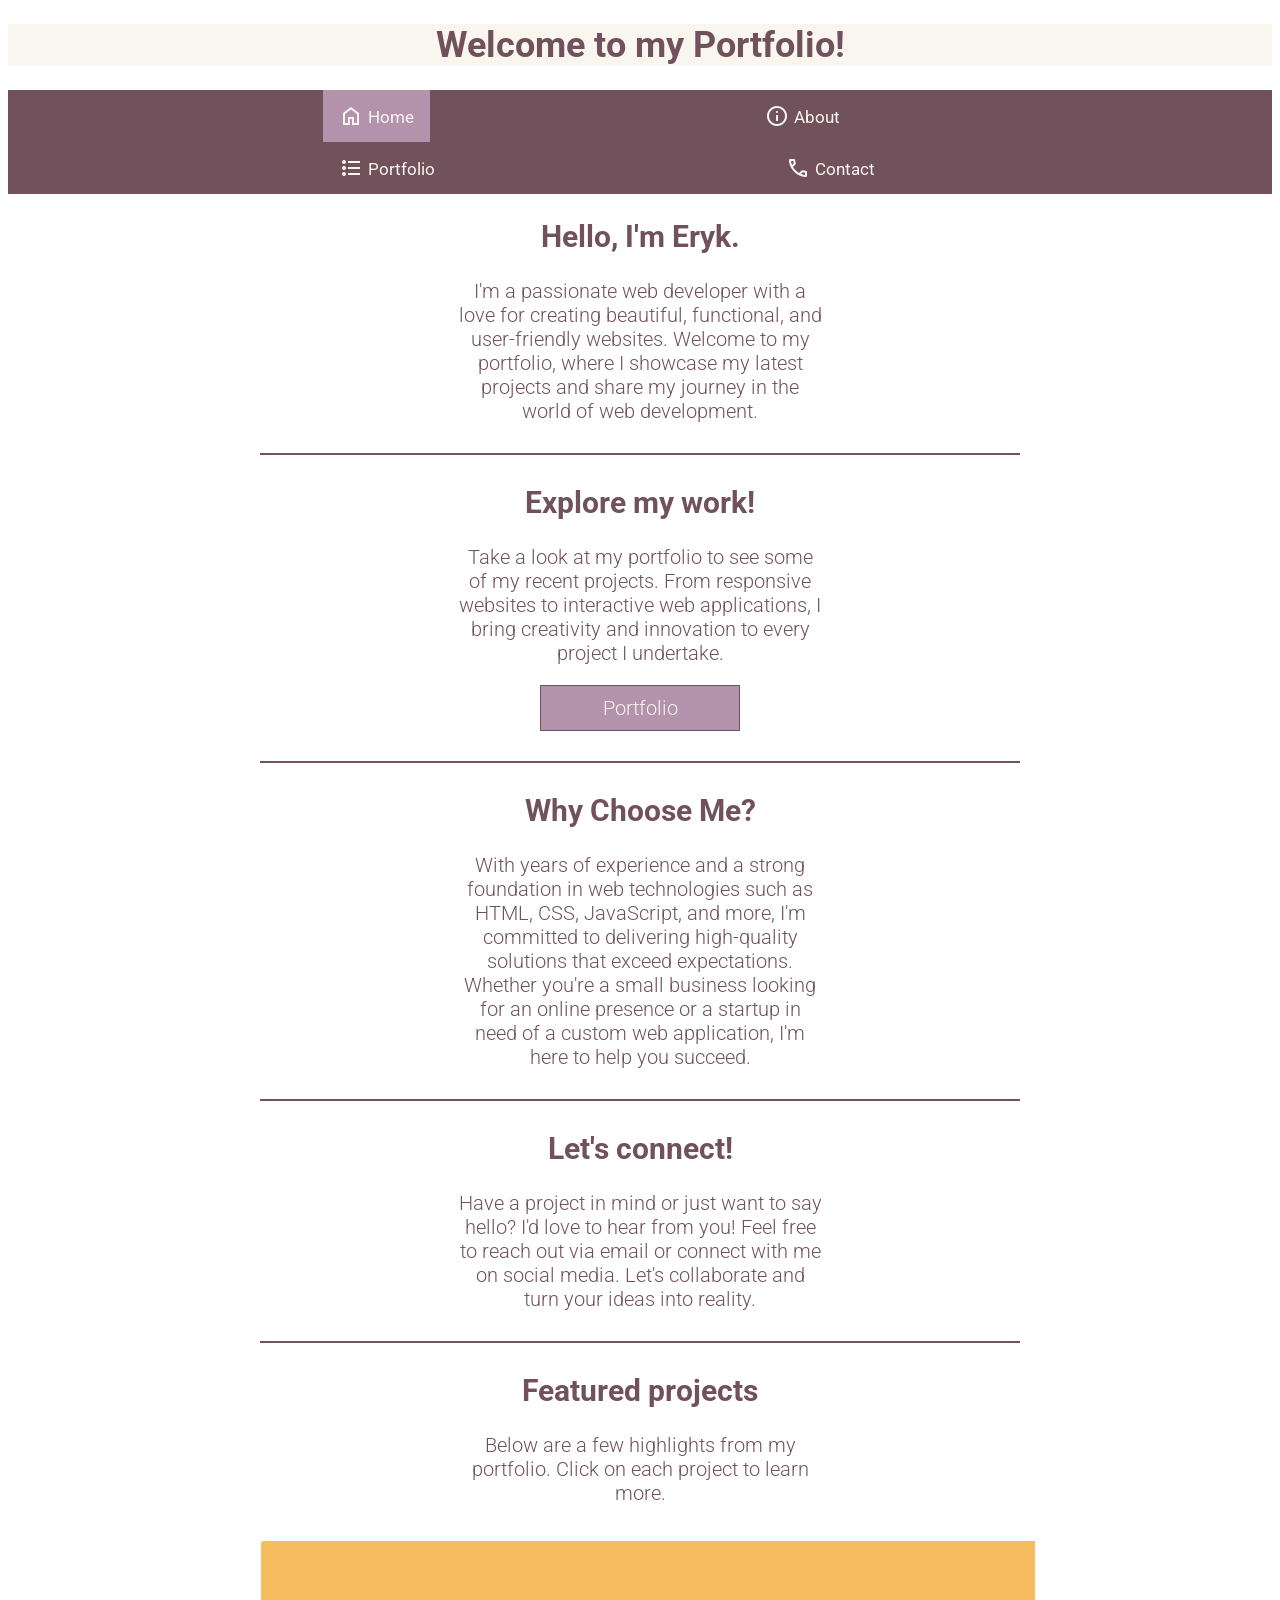
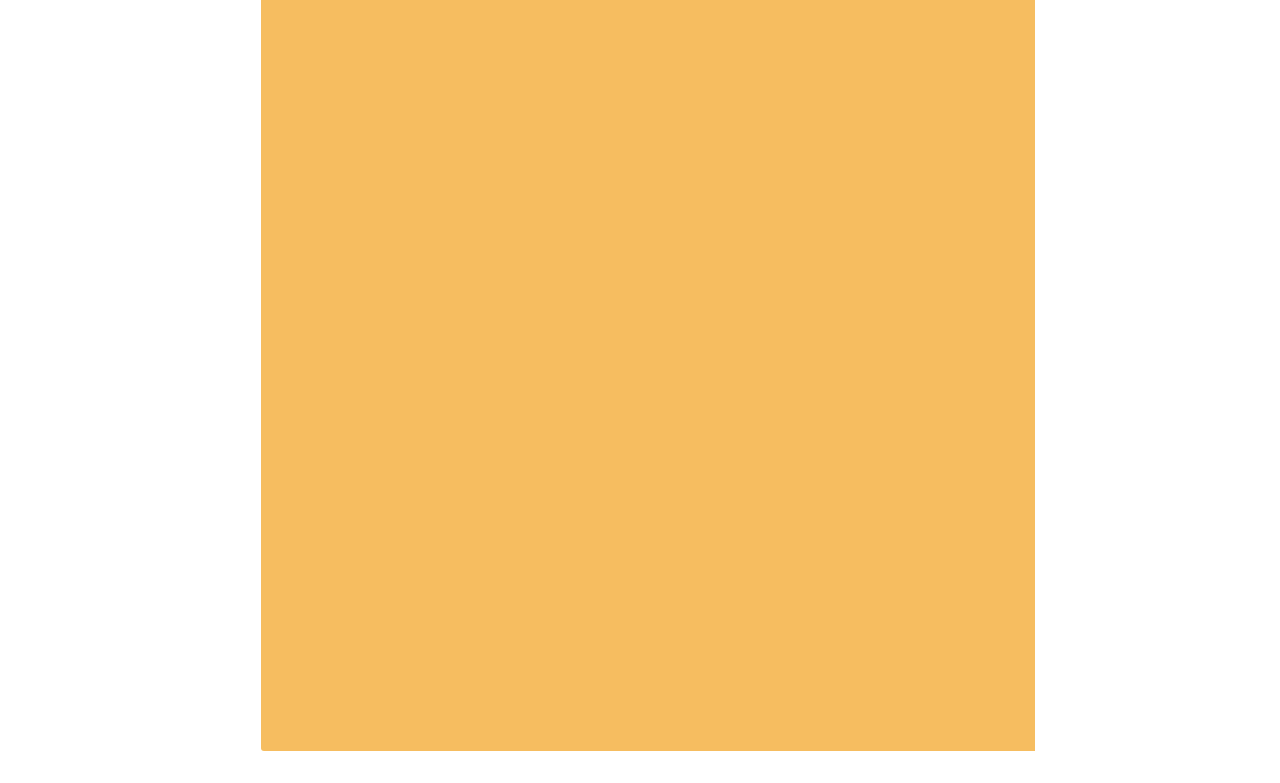
==== index.html @ 052a7cc0 "added <script> tag" ====
<!DOCTYPE html>
<!-- c:/Users/erys/Desktop/REPOXD/PORTFOLIO/index.html -->
<!DOCTYPE html>
<html lang="en">
<head>
    <meta charset="UTF-8">
    <meta http-equiv="X-UA-Compatible" content="IE=edge">
    <meta name="viewport" content="width=device-width, initial-scale=1.0">
    <title>Eryk Mirczak</title>
    <link rel="stylesheet" href="styles.css">
    <link rel="stylesheet" href="https://fonts.googleapis.com/css2?family=Material+Symbols+Outlined:opsz,wght,FILL,GRAD@20..48,100..700,0..1,-50..200"/>
</head>

<body>
    <script src="script.js"></script>

    <div class="header">
        <h1>Welcome to my Portfolio!</h1>
    </div>

    <div class="topnav">
        <a class="active" href="#home"><span class="material-symbols-outlined">home</span>Home</a>
        <a href="#about"><span class="material-symbols-outlined">info</span>About</a>
        <a href="#portfolio"><span class="material-symbols-outlined">format_list_bulleted</span>Portfolio</a>
        <a href="#contact"><span class="material-symbols-outlined">call</span>Contact</a>
      </div>

    <div class="text">
        <h2>Hello, I'm Eryk.</h2>
        <p>I'm a passionate web developer with a love for creating beautiful, functional, and user-friendly websites. Welcome to my portfolio, where I showcase my latest projects and share my journey in the world of web development.</p>
    </div>
    <hr>

    <div class="text">
        <h2>Explore my work!</h2>
        <p>Take a look at my portfolio to see some of my recent projects. From responsive websites to interactive web applications, I bring creativity and innovation to every project I undertake.</p>
    </div>
    
    <button id="portfoliobtn">Portfolio</button>
    <hr>
    <div class="text">
        <h2>Why Choose Me?</h2>
        <p>With years of experience and a strong foundation in web technologies such as HTML, CSS, JavaScript, and more, I'm committed to delivering high-quality solutions that exceed expectations. Whether you're a small business looking for an online presence or a startup in need of a custom web application, I'm here to help you succeed.</p>
    </div>
    <hr>
    <div class="text">
        <h2>Let's connect!</h2>
        <p>Have a project in mind or just want to say hello? I'd love to hear from you! Feel free to reach out via email or connect with me on social media. Let's collaborate and turn your ideas into reality.</p>
    </div>
    <hr>
    <div class="text">
        <h2>Featured projects</h2>
        <p>Below are a few highlights from my portfolio. Click on each project to learn more.</p>
    </div>
    <script src="js/carousel.js"></script>
    <ul class="gallery">
        <li style="background: #f6bd60;"></li>
        <li style="background: #f7ede2;"></li>
        <li style="background: #f5cac3;"></li>
        <li style="background: #84a59d;"></li>
        <li style="background: #f28482;"></li>
    </ul>
</body>
</html>
---- styles.css ----
@import url('https://fonts.googleapis.com/css2?family=Roboto:ital,wght@0,100;0,300;0,400;0,500;0,700;0,900;1,100;1,300;1,400;1,500;1,700;1,900&display=swap');

.header {
    font-family: 'Roboto', sans-serif;
    font-weight: 300;
    font-size: 18px;
    text-align: center;
    color: #71525C;
    background-color: #F9F6F0;
    margin-bottom: 0px;
    margin-top: 0px;
}

.topnav {
    background-color: #71525C;
    overflow: hidden;
  }

.topnav a {
    display: inline-block;
    margin-left: 315px;
    font-family: 'Roboto', sans-serif;
    color: #F9F6F0;
    text-align: center;
    padding: 14px 16px;
    text-decoration: none;
    font-size: 17px;
}

.topnav a:hover {
    background-color: #B392AC;
    color: black;
}
  
.topnav a.active {
    background-color: #B392AC;
    color: #F9F6F0;
}

.material-symbols-outlined {
    display: flex;
    vertical-align: -5px;
    padding-right: 5px;
}

hr {
    border: 1px solid #71525C;
    width: 60%;
    margin: auto;
    margin-bottom: 30px;
    margin-top: 30px;
}

.text {
    font-family: 'Roboto', sans-serif;
    font-weight: 300;
    font-size: 20px;
    text-align: center;
    color: #71525C;
    padding-left: 450px;
    padding-right: 450px;
}

#portfoliobtn {
    background-color: #B392AC;
    color: #F9F6F0;
    font-family: 'Roboto', sans-serif;
    font-weight: 300;
    font-size: 20px;
    text-align: center;
    border: 1px solid #71525C;
    cursor: pointer;
    padding-top: 10px;
    padding-bottom: 10px;
    display: block;
    margin: auto;
    width: 200px;
}

#portfoliobtn:hover {
    background-color: #F9F6F0;
    color: #B392AC;
}

#portfoliopng {
    display: flex;
    justify-content: center;
    gap: 20px;
    padding-bottom: 30px;
    padding-top: 30px;
    padding-left: 200px;
    padding-right: 200px;
    flex-wrap: wrap;
    align-items: center;
    align-content: center;
    justify-content: center;
    justify-items: center;
}

.footer {
    position: fixed;
    left: 0;
    bottom: 0;
    width: 100%;
    background-color: #71525C;
    color: #F9F6F0;
    font-family: 'Roboto', sans-serif;
    text-align: center;
}

.gallery {
    padding: 1rem;
    display: grid;
    grid-template-columns: repeat(5, 80vw);
    grid-template-rows: 1fr;
    column-gap: 1rem;
    row-gap: 1rem;
    overflow: scroll;
    overflow-y: hidden;
    height: 90vh;
    scroll-snap-type: both mandatory;
    scroll-padding: 1rem;
    width: 60%;
    margin-left: auto;
    margin-right: auto;
}

.active {
    scroll-snap-type: unset;
}

li {
    scroll-snap-align: center;
    display: inline-block;
    border-radius: 3px;
    font-size: 0;
}
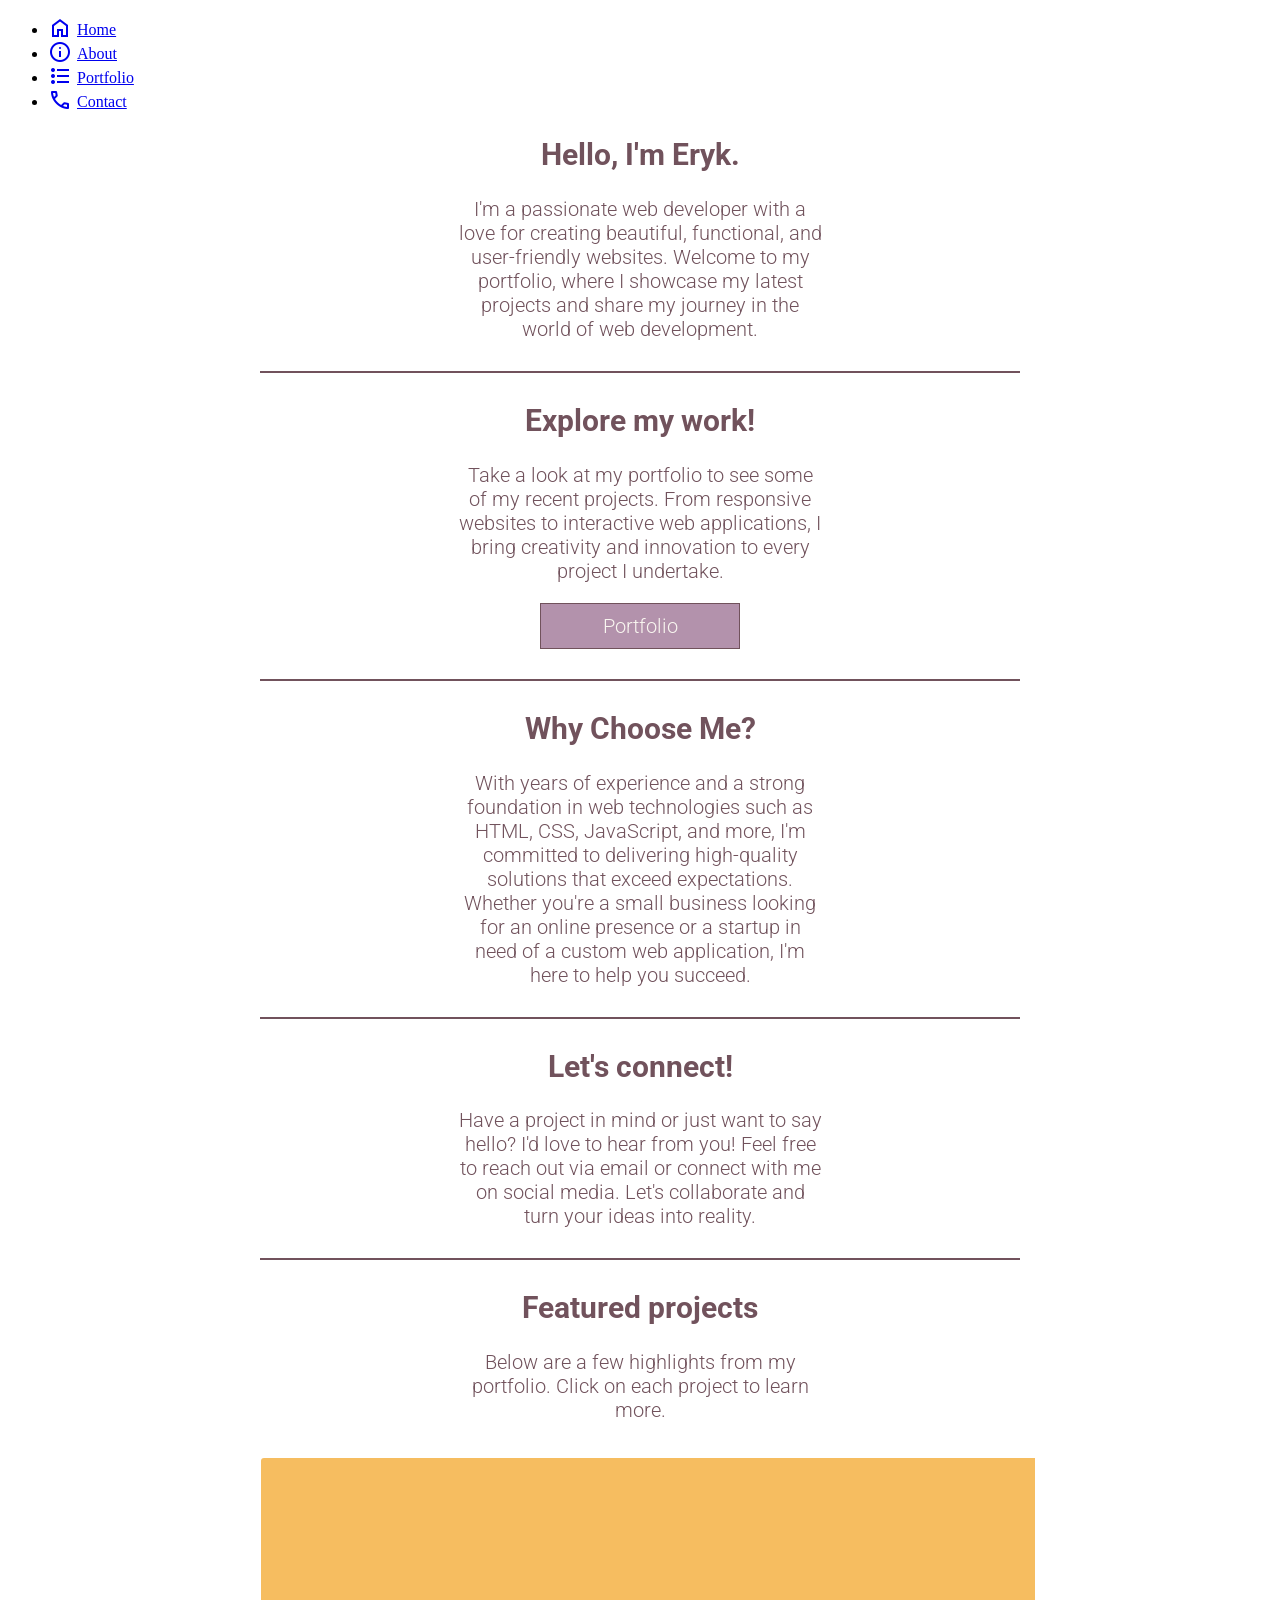
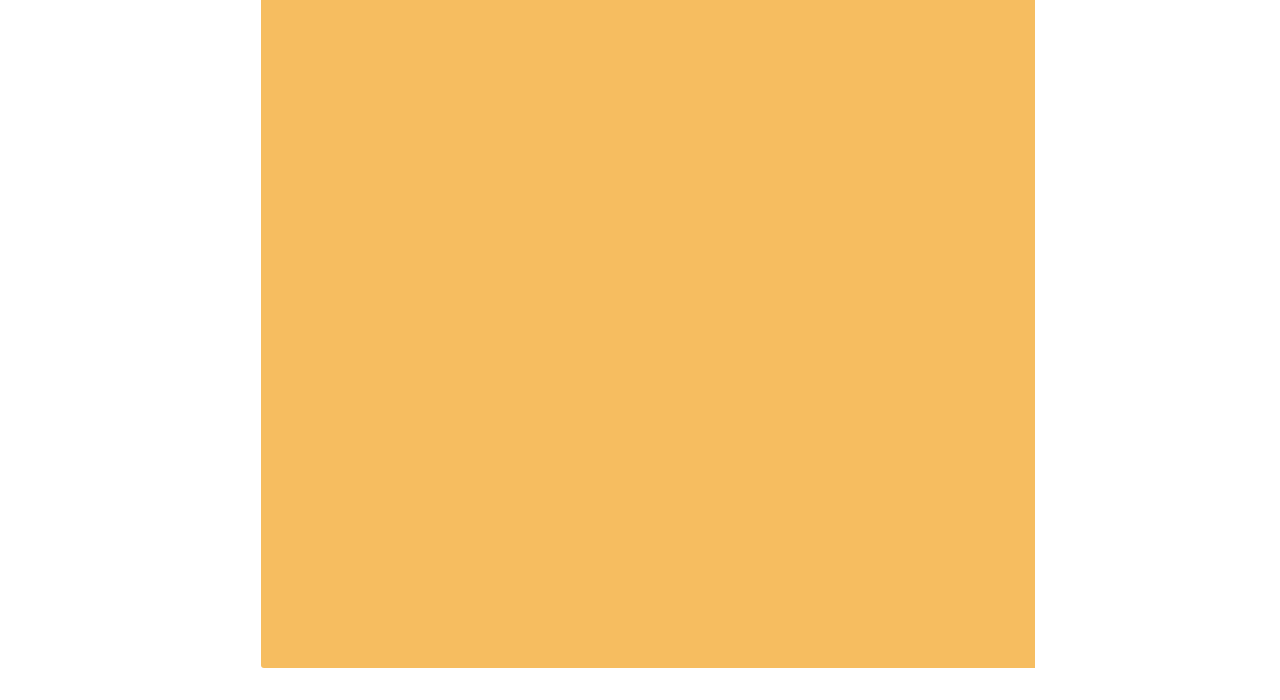
==== commit fc18dff1: "Update index.html" ====
--- a/index.html
+++ b/index.html
@@ -12,18 +12,15 @@
 </head>
 
 <body>
-    <script src="script.js"></script>
-
-    <div class="header">
-        <h1>Welcome to my Portfolio!</h1>
-    </div>
-
-    <div class="topnav">
-        <a class="active" href="#home"><span class="material-symbols-outlined">home</span>Home</a>
-        <a href="#about"><span class="material-symbols-outlined">info</span>About</a>
-        <a href="#portfolio"><span class="material-symbols-outlined">format_list_bulleted</span>Portfolio</a>
-        <a href="#contact"><span class="material-symbols-outlined">call</span>Contact</a>
-      </div>
+    <script src="js/navanim.js"></script>
+    <nav>
+        <ul>
+            <li class="activenav"><a href="#"><span class="material-symbols-outlined">home</span>Home</a></li>
+            <li><a href="#about"><span class="material-symbols-outlined">info</span>About</a></li>
+            <li><a href="#portfolio"><span class="material-symbols-outlined">format_list_bulleted</span>Portfolio</a></li>
+            <li><a href="#contact"><span class="material-symbols-outlined">call</span>Contact</a></li>
+        </ul>
+    </nav>
 
     <div class="text">
         <h2>Hello, I'm Eryk.</h2>
@@ -54,11 +51,11 @@
     </div>
     <script src="js/carousel.js"></script>
     <ul class="gallery">
-        <li style="background: #f6bd60;"></li>
-        <li style="background: #f7ede2;"></li>
-        <li style="background: #f5cac3;"></li>
-        <li style="background: #84a59d;"></li>
-        <li style="background: #f28482;"></li>
+        <li id="galleryli" style="background: #f6bd60;"></li>
+        <li id="galleryli" style="background: #f7ede2;"></li>
+        <li id="galleryli" style="background: #f5cac3;"></li>
+        <li id="galleryli" style="background: #84a59d;"></li>
+        <li id="galleryli" style="background: #f28482;"></li>
     </ul>
 </body>
 </html>
--- a/styles.css
+++ b/styles.css
@@ -10,32 +10,6 @@
     background-color: #F9F6F0;
     margin-bottom: 0px;
     margin-top: 0px;
-}
-
-.topnav {
-    background-color: #71525C;
-    overflow: hidden;
-  }
-
-.topnav a {
-    display: inline-block;
-    margin-left: 315px;
-    font-family: 'Roboto', sans-serif;
-    color: #F9F6F0;
-    text-align: center;
-    padding: 14px 16px;
-    text-decoration: none;
-    font-size: 17px;
-}
-
-.topnav a:hover {
-    background-color: #B392AC;
-    color: black;
-}
-  
-.topnav a.active {
-    background-color: #B392AC;
-    color: #F9F6F0;
 }
 
 .material-symbols-outlined {
@@ -126,13 +100,14 @@
     margin-right: auto;
 }
 
-.active {
+.activegallery {
     scroll-snap-type: unset;
 }
 
-li {
+#galleryli {
     scroll-snap-align: center;
     display: inline-block;
     border-radius: 3px;
     font-size: 0;
+    list-style-type: none;
 }
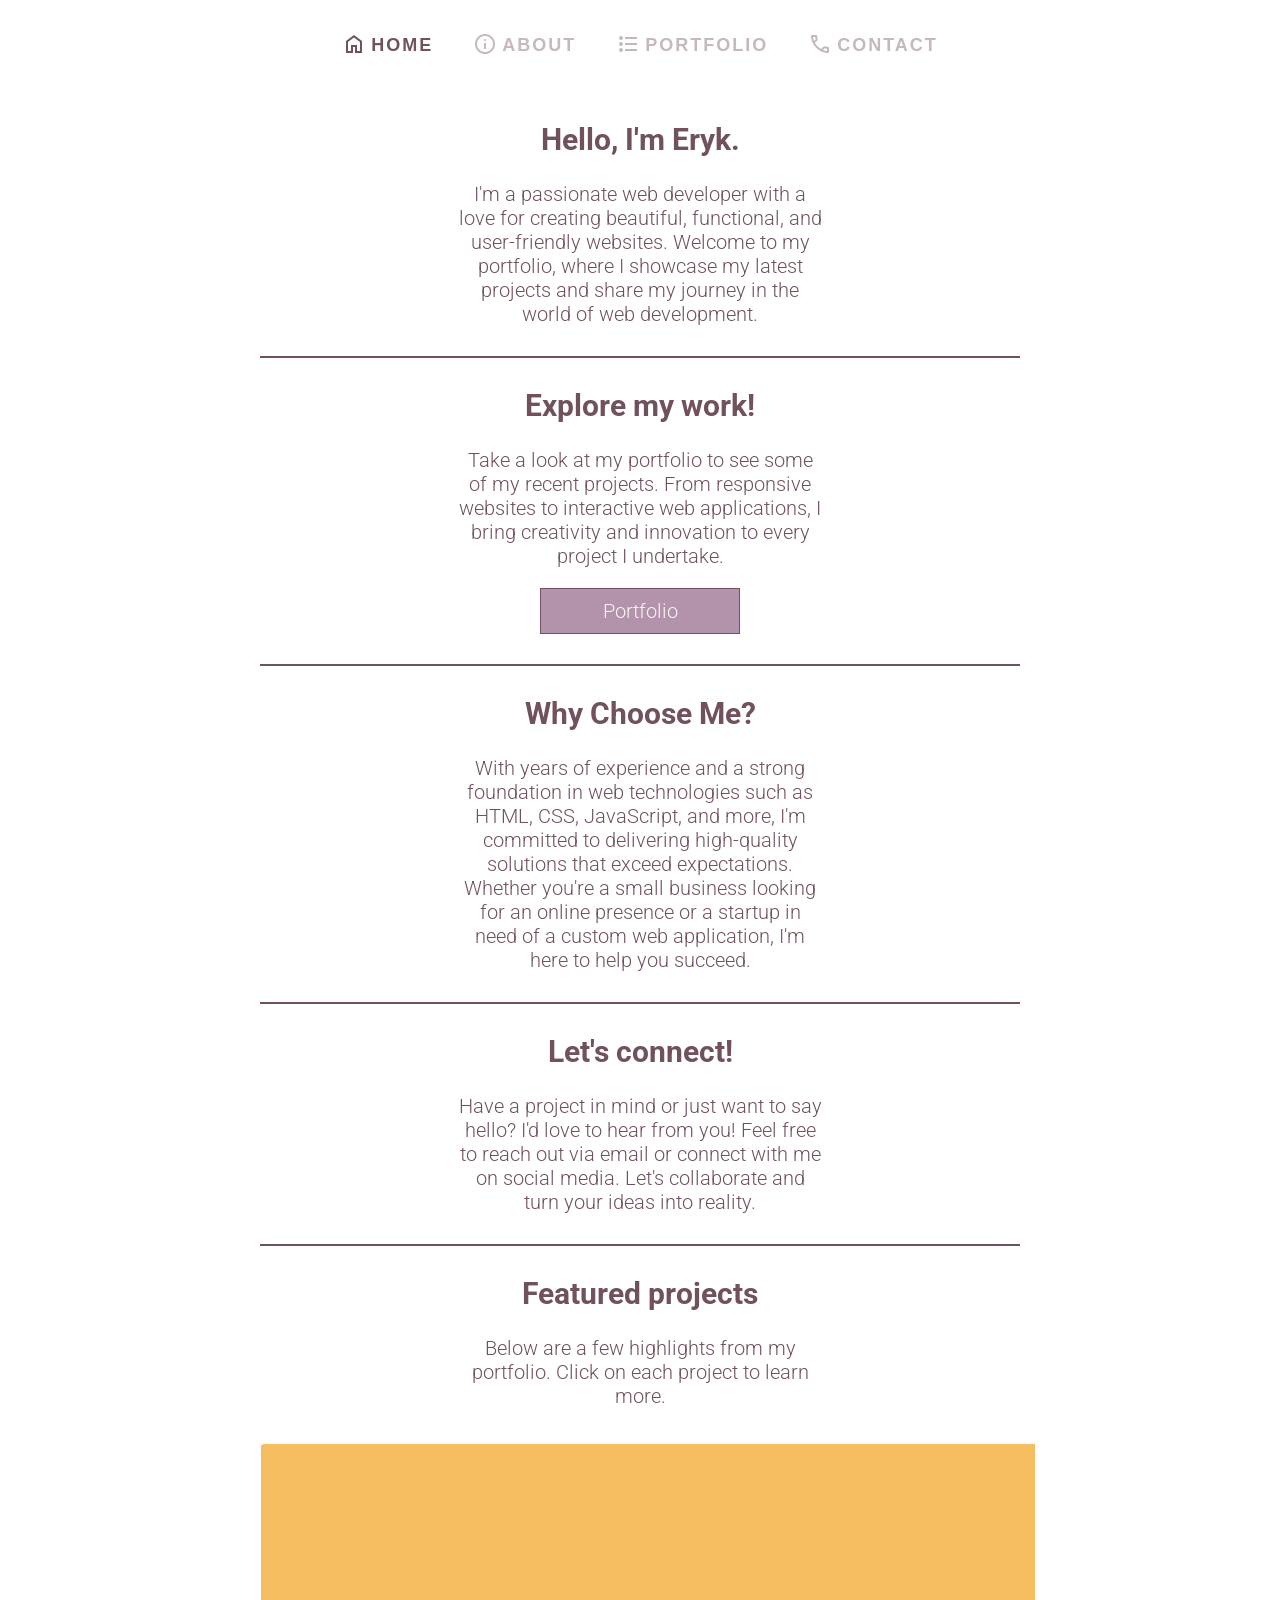
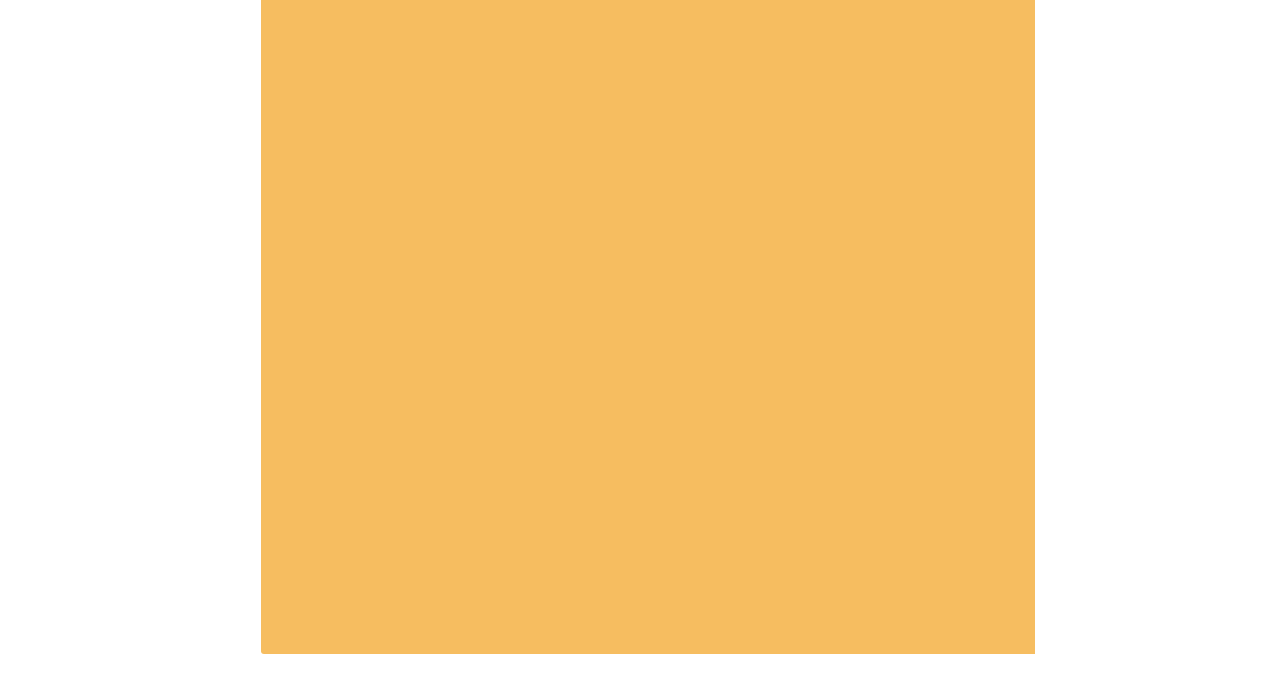
==== commit 7bdbce7d: "deleted script tag" ====
--- a/index.html
+++ b/index.html
@@ -12,7 +12,6 @@
 </head>
 
 <body>
-    <script src="js/navanim.js"></script>
     <nav>
         <ul>
             <li class="activenav"><a href="#"><span class="material-symbols-outlined">home</span>Home</a></li>
--- a/styles.css
+++ b/styles.css
@@ -1,16 +1,5 @@
 
 @import url('https://fonts.googleapis.com/css2?family=Roboto:ital,wght@0,100;0,300;0,400;0,500;0,700;0,900;1,100;1,300;1,400;1,500;1,700;1,900&display=swap');
-
-.header {
-    font-family: 'Roboto', sans-serif;
-    font-weight: 300;
-    font-size: 18px;
-    text-align: center;
-    color: #71525C;
-    background-color: #F9F6F0;
-    margin-bottom: 0px;
-    margin-top: 0px;
-}
 
 .material-symbols-outlined {
     display: flex;
@@ -72,17 +61,6 @@
     justify-items: center;
 }
 
-.footer {
-    position: fixed;
-    left: 0;
-    bottom: 0;
-    width: 100%;
-    background-color: #71525C;
-    color: #F9F6F0;
-    font-family: 'Roboto', sans-serif;
-    text-align: center;
-}
-
 .gallery {
     padding: 1rem;
     display: grid;
@@ -111,3 +89,69 @@
     font-size: 0;
     list-style-type: none;
 }
+
+nav {
+    /* * */
+    box-sizing: border-box;
+    /* body */
+    font-family: 'Open Sans', sans-serif;
+    overflow: hidden;
+    display: flex;
+    align-items: center;
+    justify-content: center;
+    height: 7vw;
+    /* nav */
+    position: relative;
+    padding-bottom: 12px;
+}
+
+nav .line {
+    height: 2px;
+    position: absolute;
+    bottom: 0;
+    margin: 10px 0 0 0;
+    background: #B57EDC;
+}
+
+nav ul {
+    padding: 0;
+    margin: 0;
+    list-style: none;
+    display: flex;
+}
+
+nav ul li {
+    margin: 0 40px 0 0;
+    opacity: 0.4;
+    transition: all 0.8 ease;
+    background-image: linear-gradient(#B57EDC, #B57EDC);
+    background-size: 0 5px, auto;
+    background-repeat: no-repeat;
+    background-position: center bottom;
+    padding-bottom: 6px;
+    transition: all .2s ease-out;
+}
+
+nav ul li:hover {
+    opacity: 0.7;
+    background-size: 100% 5px, auto;
+}
+
+nav ul li.activenav {
+    opacity: 1;
+}
+
+nav ul li:last-child {
+    margin-right: 0;
+}
+
+nav ul li a {
+    text-decoration: none;
+    color: #71525C;
+    text-transform: uppercase;
+    display: block;
+    font-weight: 600;
+    letter-spacing: 2px;
+    font-size: 18px;
+}
+
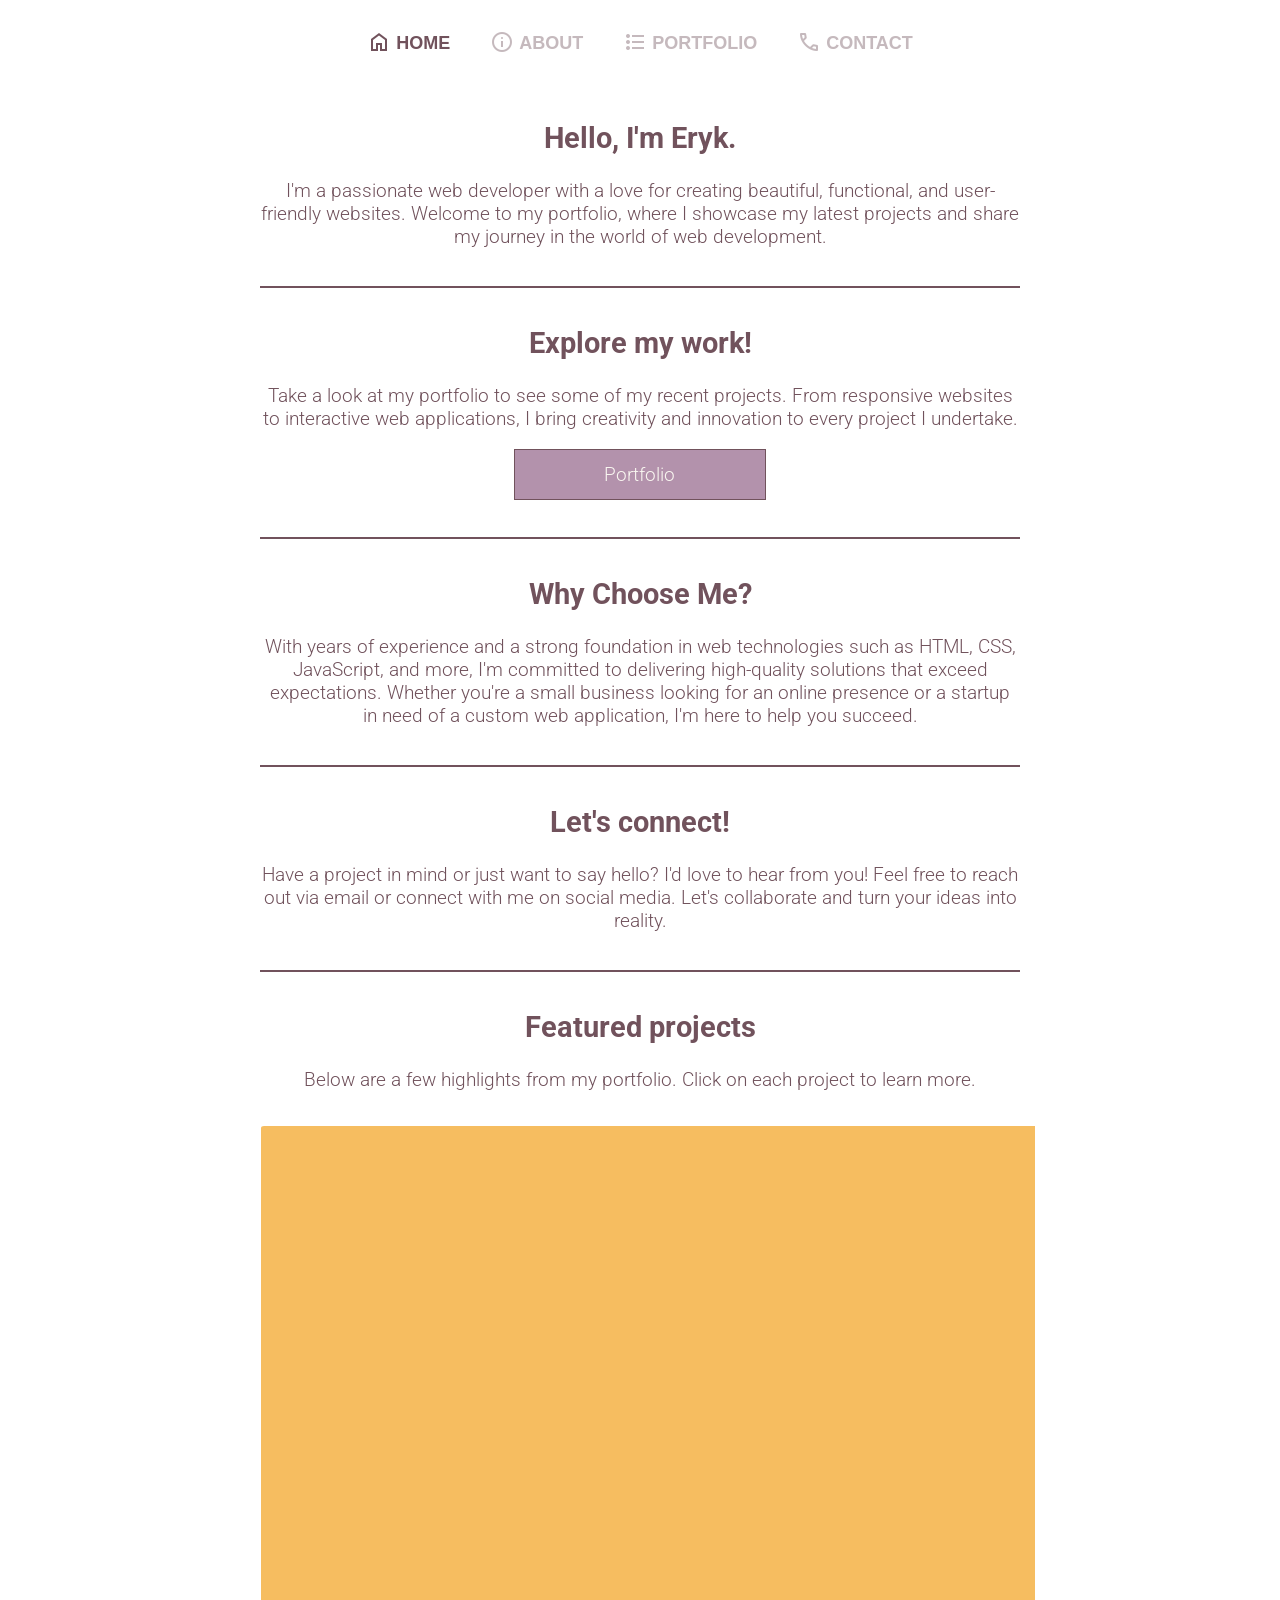
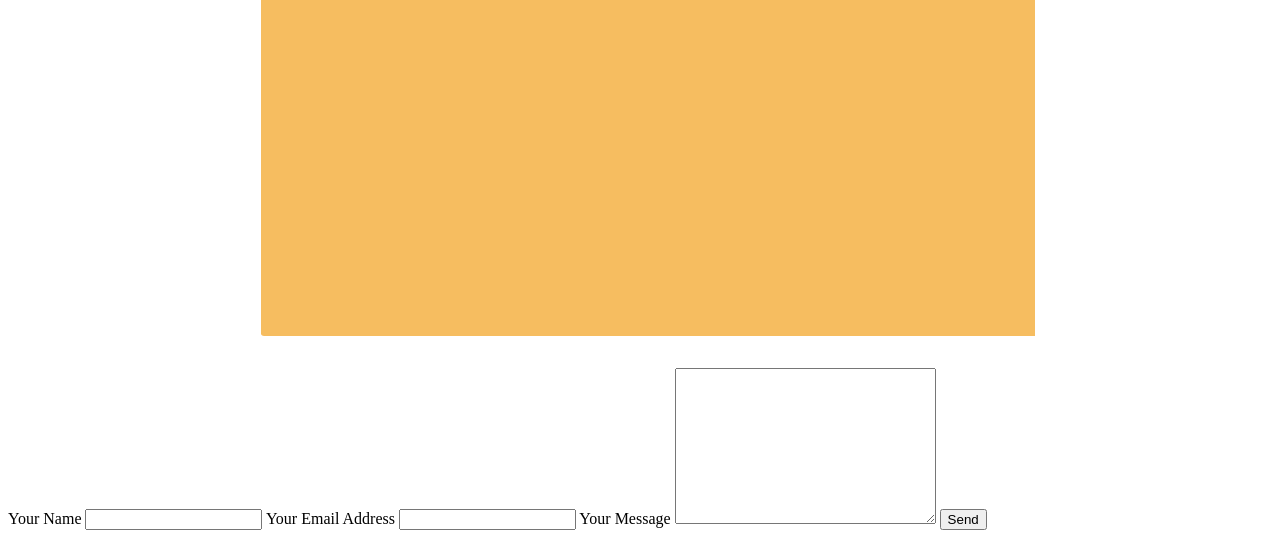
==== commit 9c9f7e7c: "added a contact form" ====
--- a/index.html
+++ b/index.html
@@ -56,5 +56,20 @@
         <li id="galleryli" style="background: #84a59d;"></li>
         <li id="galleryli" style="background: #f28482;"></li>
     </ul>
+
+    <div class="form-container">
+        <form action="#" method="POST" class="formcarry-form">
+            <label for="name">Your Name</label>
+            <input type="text" id="name" name="fullName" required />
+
+            <label for="email">Your Email Address</label>
+            <input type="email" id="email" name="email" required />
+
+            <label for="message">Your Message</label>
+            <textarea name="message" id="message" cols="30" rows="10"></textarea>
+
+            <button type="submit">Send</button>
+        </form>
+    </div>
 </body>
 </html>
--- a/styles.css
+++ b/styles.css
@@ -1,4 +1,3 @@
-
 @import url('https://fonts.googleapis.com/css2?family=Roboto:ital,wght@0,100;0,300;0,400;0,500;0,700;0,900;1,100;1,300;1,400;1,500;1,700;1,900&display=swap');
 
 .material-symbols-outlined {
@@ -11,18 +10,18 @@
     border: 1px solid #71525C;
     width: 60%;
     margin: auto;
-    margin-bottom: 30px;
-    margin-top: 30px;
+    margin-bottom: 3%;
+    margin-top: 3%;
 }
 
 .text {
     font-family: 'Roboto', sans-serif;
     font-weight: 300;
-    font-size: 20px;
+    font-size: 1.5vw;
     text-align: center;
     color: #71525C;
-    padding-left: 450px;
-    padding-right: 450px;
+    padding-left: 20%;
+    padding-right: 20%;
 }
 
 #portfoliobtn {
@@ -30,15 +29,15 @@
     color: #F9F6F0;
     font-family: 'Roboto', sans-serif;
     font-weight: 300;
-    font-size: 20px;
+    font-size: 1.5vw;
     text-align: center;
     border: 1px solid #71525C;
     cursor: pointer;
-    padding-top: 10px;
-    padding-bottom: 10px;
+    padding-top: 1%;
+    padding-bottom: 1%;
     display: block;
     margin: auto;
-    width: 200px;
+    width: 20%;
 }
 
 #portfoliobtn:hover {
@@ -49,11 +48,11 @@
 #portfoliopng {
     display: flex;
     justify-content: center;
-    gap: 20px;
-    padding-bottom: 30px;
-    padding-top: 30px;
-    padding-left: 200px;
-    padding-right: 200px;
+    gap: 2%;
+    padding-bottom: 3%;
+    padding-top: 3%;
+    padding-left: 20%;
+    padding-right: 20%;
     flex-wrap: wrap;
     align-items: center;
     align-content: center;
@@ -85,7 +84,7 @@
 #galleryli {
     scroll-snap-align: center;
     display: inline-block;
-    border-radius: 3px;
+    border-radius: 0.3%;
     font-size: 0;
     list-style-type: none;
 }
@@ -102,14 +101,14 @@
     height: 7vw;
     /* nav */
     position: relative;
-    padding-bottom: 12px;
+    padding-bottom: 1.2%;
 }
 
 nav .line {
-    height: 2px;
+    height: 0.2%;
     position: absolute;
     bottom: 0;
-    margin: 10px 0 0 0;
+    margin: 1% 0 0 0;
     background: #B57EDC;
 }
 
@@ -151,7 +150,10 @@
     text-transform: uppercase;
     display: block;
     font-weight: 600;
-    letter-spacing: 2px;
+    letter-spacing: 0.2%;
     font-size: 18px;
 }
 
+nav .icon {
+    display:none;
+}
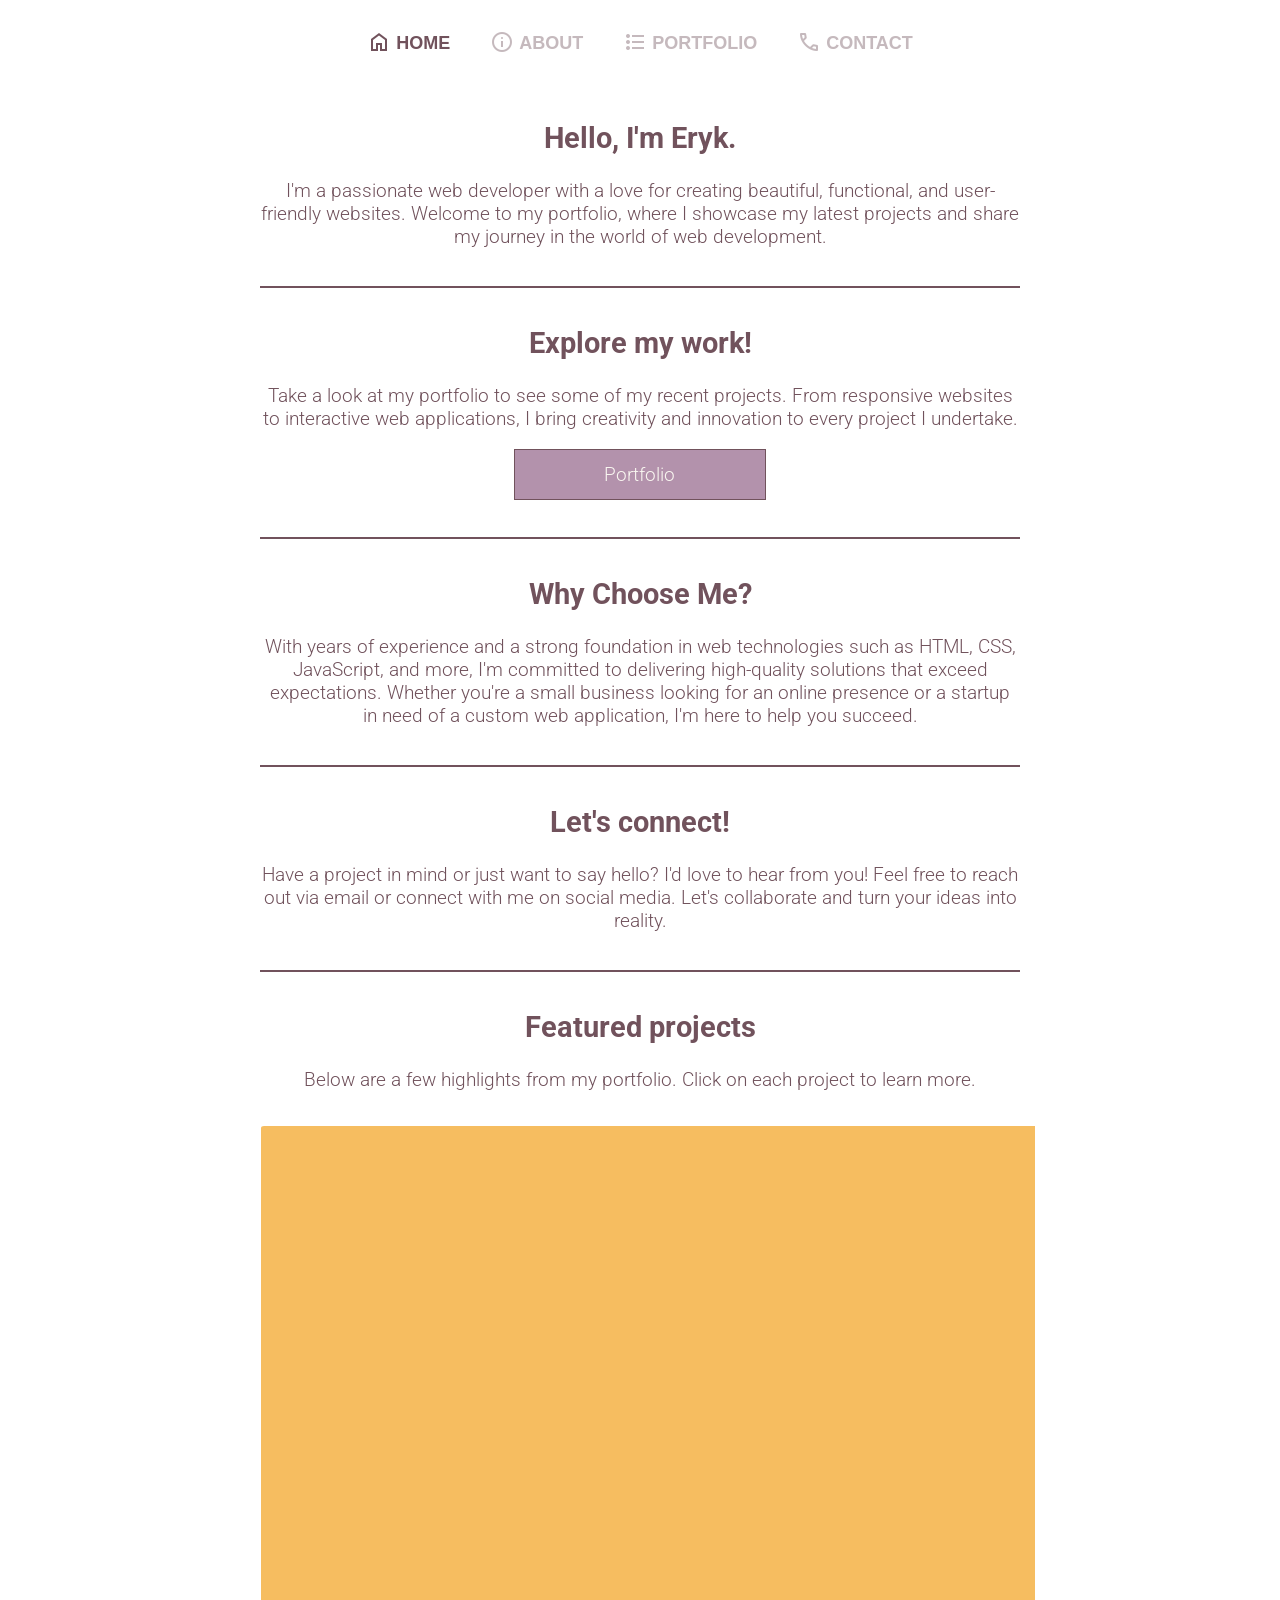
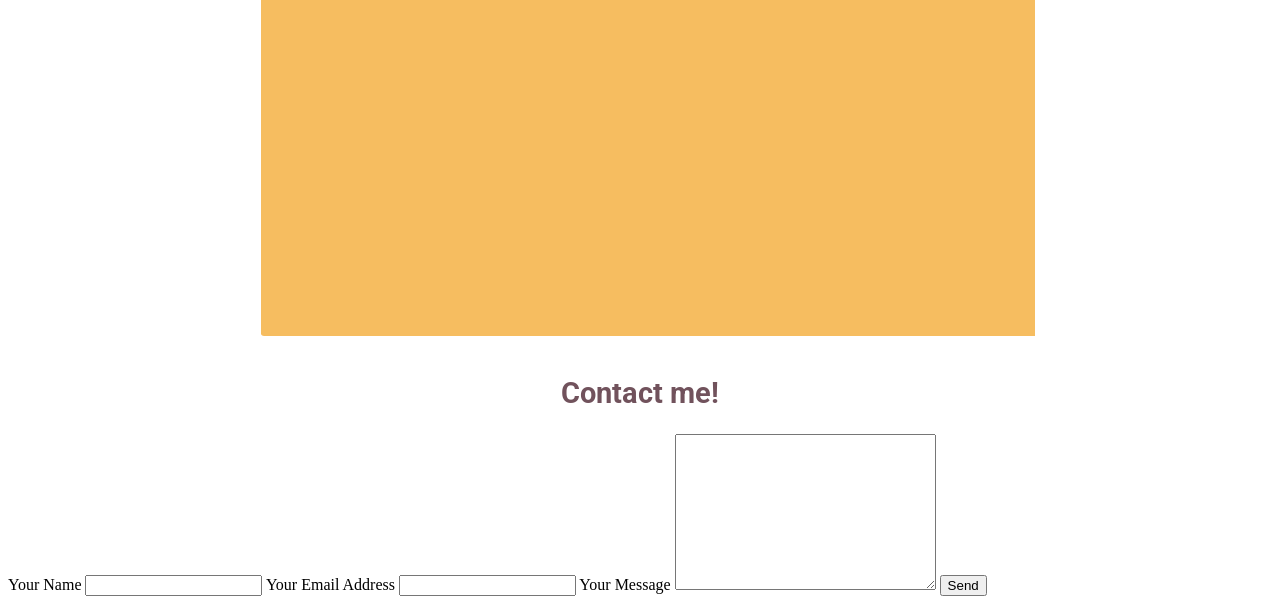
==== commit f8cd717a: "Added contact form" ====
--- a/index.html
+++ b/index.html
@@ -57,8 +57,12 @@
         <li id="galleryli" style="background: #f28482;"></li>
     </ul>
 
+    <div class="text">
+        <h2>Contact me!</h2>
+    </div>
+
     <div class="form-container">
-        <form action="#" method="POST" class="formcarry-form">
+        <form action="#" method="POST" class="form-form">
             <label for="name">Your Name</label>
             <input type="text" id="name" name="fullName" required />
 
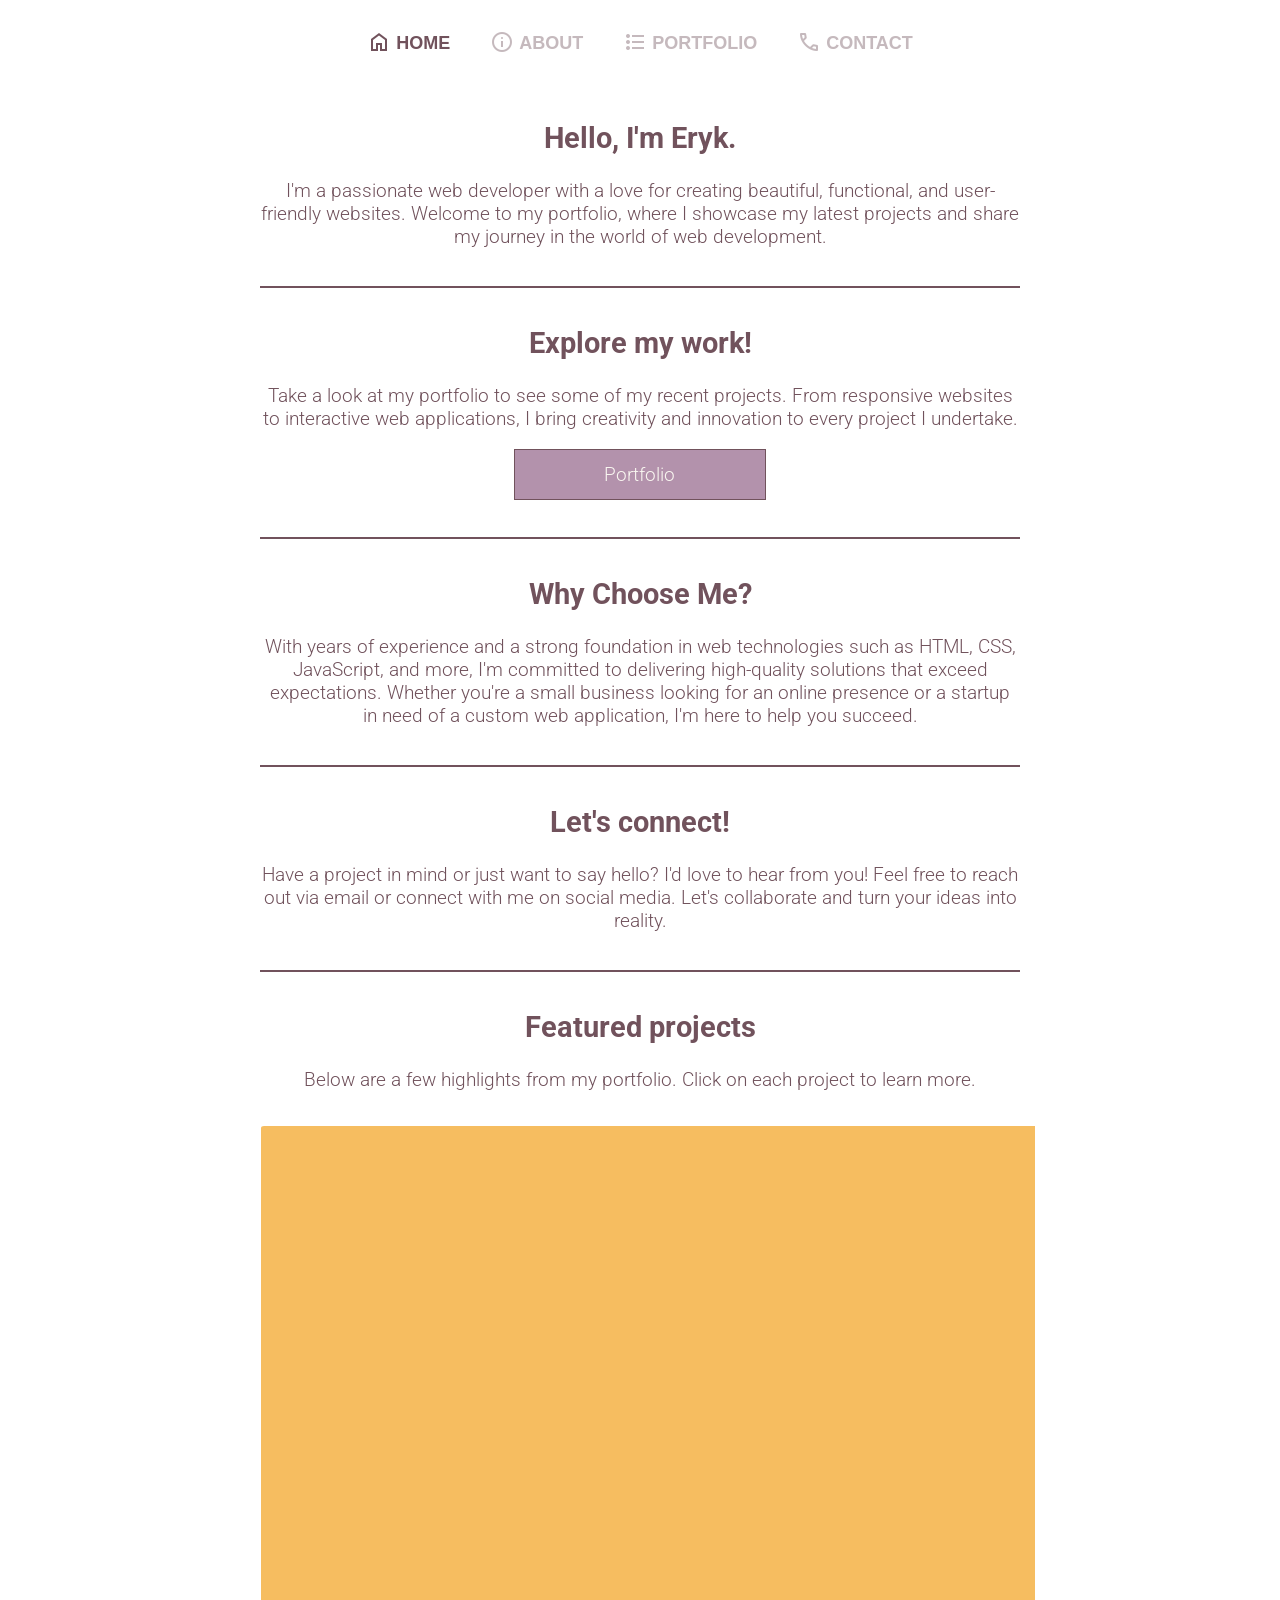
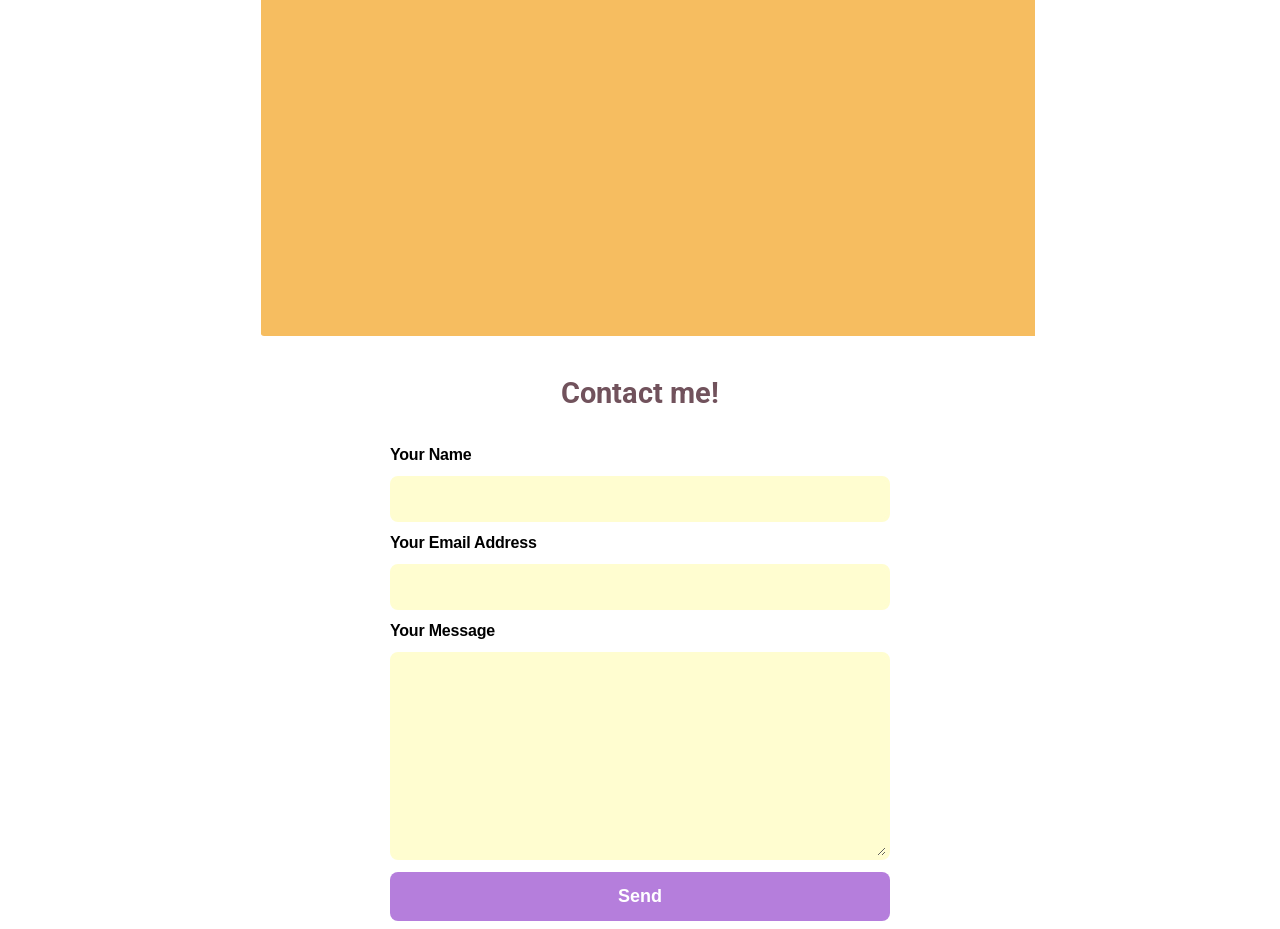
==== commit 7bf64650: "added ids for the menu" ====
--- a/index.html
+++ b/index.html
@@ -34,7 +34,7 @@
     
     <button id="portfoliobtn">Portfolio</button>
     <hr>
-    <div class="text">
+    <div class="text" id="about">
         <h2>Why Choose Me?</h2>
         <p>With years of experience and a strong foundation in web technologies such as HTML, CSS, JavaScript, and more, I'm committed to delivering high-quality solutions that exceed expectations. Whether you're a small business looking for an online presence or a startup in need of a custom web application, I'm here to help you succeed.</p>
     </div>
@@ -44,7 +44,7 @@
         <p>Have a project in mind or just want to say hello? I'd love to hear from you! Feel free to reach out via email or connect with me on social media. Let's collaborate and turn your ideas into reality.</p>
     </div>
     <hr>
-    <div class="text">
+    <div class="text" id="portfolio">
         <h2>Featured projects</h2>
         <p>Below are a few highlights from my portfolio. Click on each project to learn more.</p>
     </div>
@@ -57,7 +57,7 @@
         <li id="galleryli" style="background: #f28482;"></li>
     </ul>
 
-    <div class="text">
+    <div class="text" id="contact">
         <h2>Contact me!</h2>
     </div>
 
--- a/styles.css
+++ b/styles.css
@@ -157,3 +157,94 @@
 nav .icon {
     display:none;
 }
+
+.form-container * {
+    box-sizing: border-box;
+    font-family: "Open Sans", sans-serif;
+}
+
+.form-container {
+    /* container */
+    --c-width: 50%;
+    --c-max-width: 500px;
+
+    width: var(--c-width);
+    max-width: var(--c-max-width);
+    display: block;
+    margin: 0 auto 0 auto;
+}
+
+.form-form label {
+    display: block;
+    padding: 12px 0 12px 0;
+    letter-spacing: -0.2px;
+    cursor: pointer;
+    font-size: 16px;
+    font-weight: 700;
+}
+
+.form-form input,
+.form-form textarea {
+    font-size: 16px;
+    display: block;
+    width: 100%;
+    padding: 10px;
+    background-color: #FFFDD0;
+    border: none;
+    border: 4px solid #FFFDD0;
+    outline: none;
+    border-radius: 8px;
+    color: darkgray;
+}
+
+.form-form input:focus,
+.form-form textarea:focus {
+    background-color: #fff;
+    color: darkgray;
+}
+
+.form-form input:focus:required:invalid {
+    border-color: pink;
+    background-color: #fff;
+}
+
+.form-form button {
+    display: block;
+    margin-top: 12px;
+    width: 100%;
+    padding: 12px 20px;
+    border-radius: 8px;
+    border-color: transparent;
+    background-color: #B57EDC;
+    color: #fff;
+    font-weight: 700;
+    font-size: 18px;
+
+    transition: 300ms all;
+}
+
+.form-form button:hover {
+    background-color: #D1C1E0;
+}
+
+.form-alert {
+    padding: 12px;
+    border-radius: 10px;
+    color: #fff;
+    font-size: 14px;
+    font-weight: 400;
+    margin-top: 12px;
+    display: none;
+}
+
+.form-alert.visible {
+    display: block;
+}
+
+.form-alert.success {
+    background: #69cf9d;
+}
+
+.form-alert.error {
+    background: #de524c;
+}
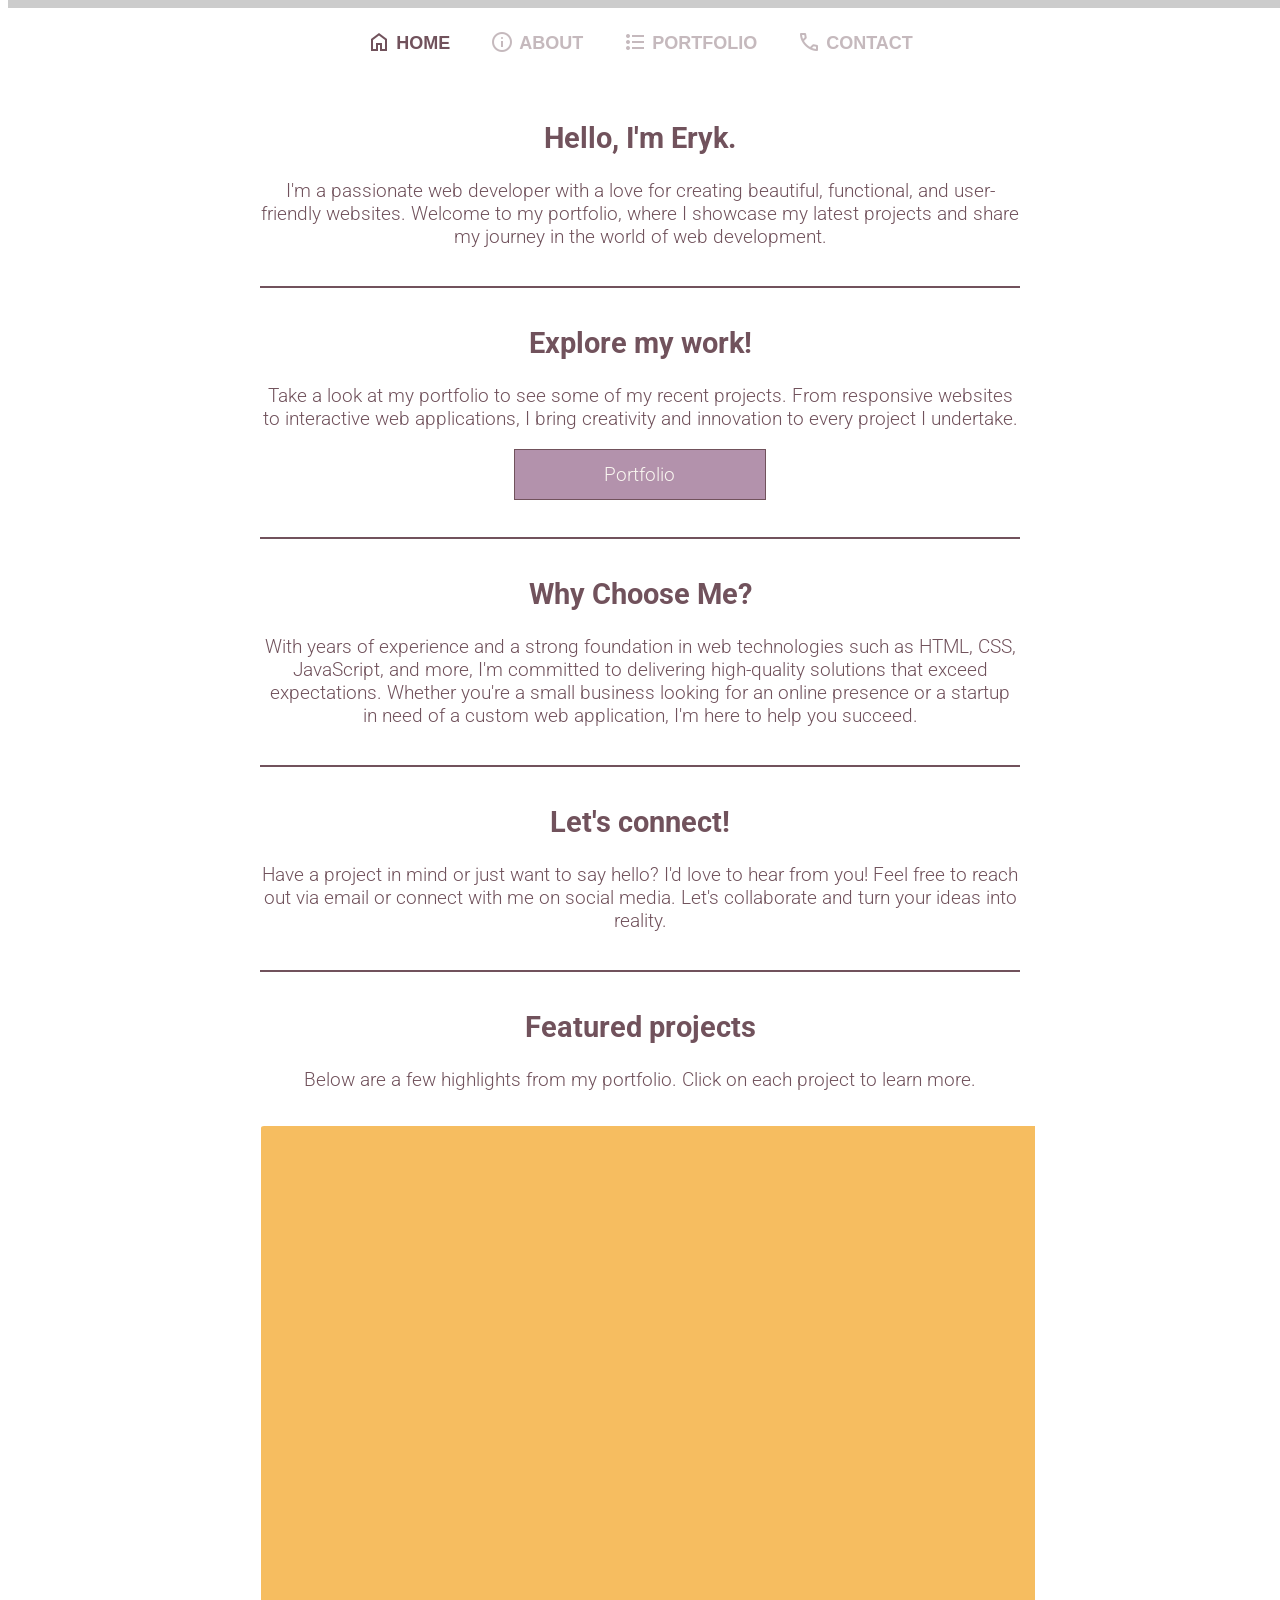
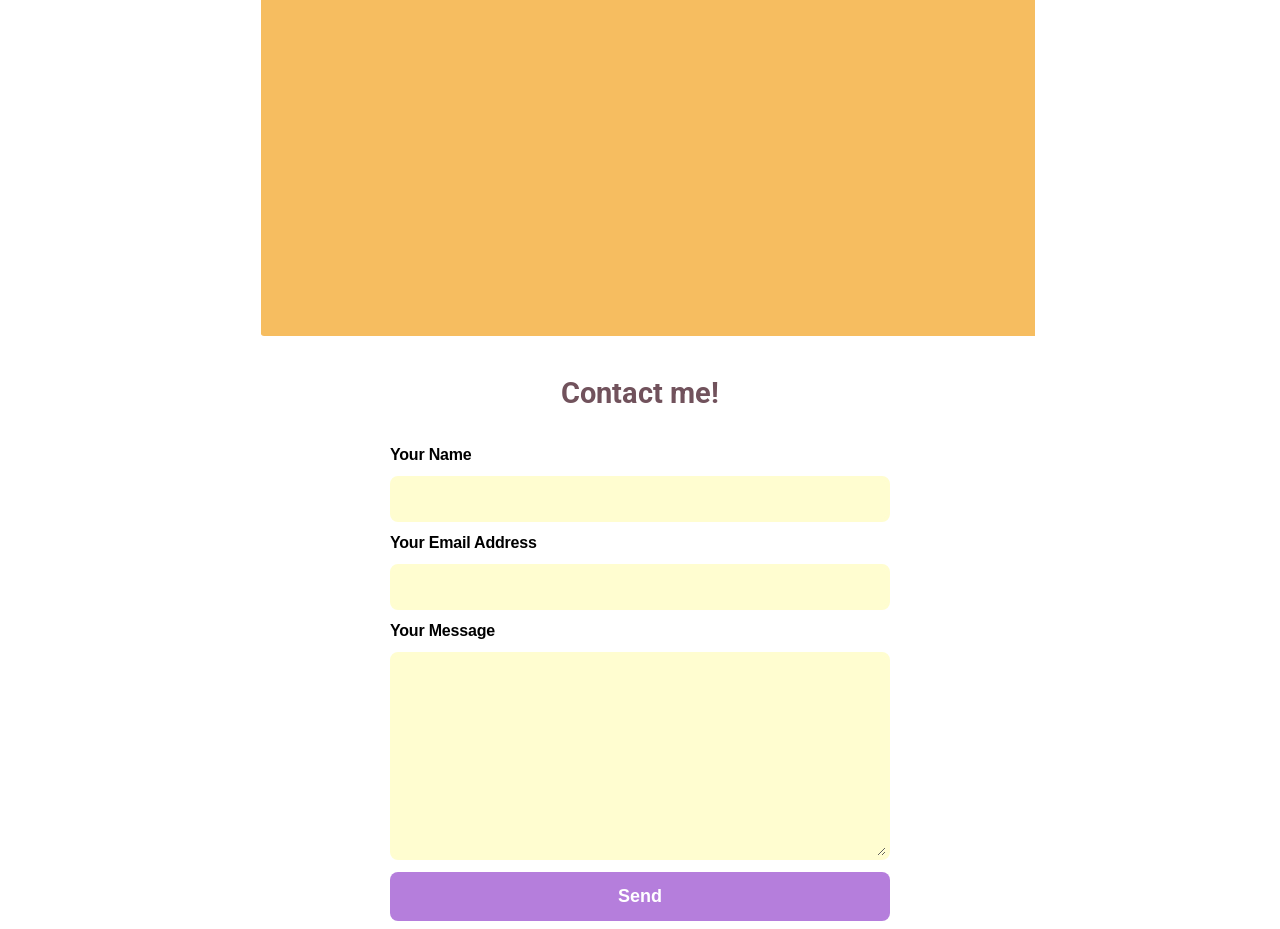
==== commit 9b39ee30: "added <script> tag for the scroll progress bar" ====
--- a/index.html
+++ b/index.html
@@ -12,6 +12,13 @@
 </head>
 
 <body>
+    <script src="js/scrollprogress.js"></script>
+    <div class="header">
+        <div class="progress-container">
+            <div class="progress-bar" id="myBar"></div>
+        </div>
+    </div>
+    
     <nav>
         <ul>
             <li class="activenav"><a href="#"><span class="material-symbols-outlined">home</span>Home</a></li>
--- a/styles.css
+++ b/styles.css
@@ -4,6 +4,10 @@
     display: flex;
     vertical-align: -5px;
     padding-right: 5px;
+}
+
+html {
+    scroll-behavior: smooth;
 }
 
 hr {
@@ -12,6 +16,26 @@
     margin: auto;
     margin-bottom: 3%;
     margin-top: 3%;
+}
+
+.header {
+    position: fixed;
+    top: 0;
+    z-index: 1;
+    width: 100%;
+    background-color: #f1f1f1;
+}
+
+.progress-container {
+    width: 100%;
+    height: 8px;
+    background: #ccc;
+}
+
+.progress-bar {
+    height: 8px;
+    background: #04AA6D;
+    width: 0%;
 }
 
 .text {
